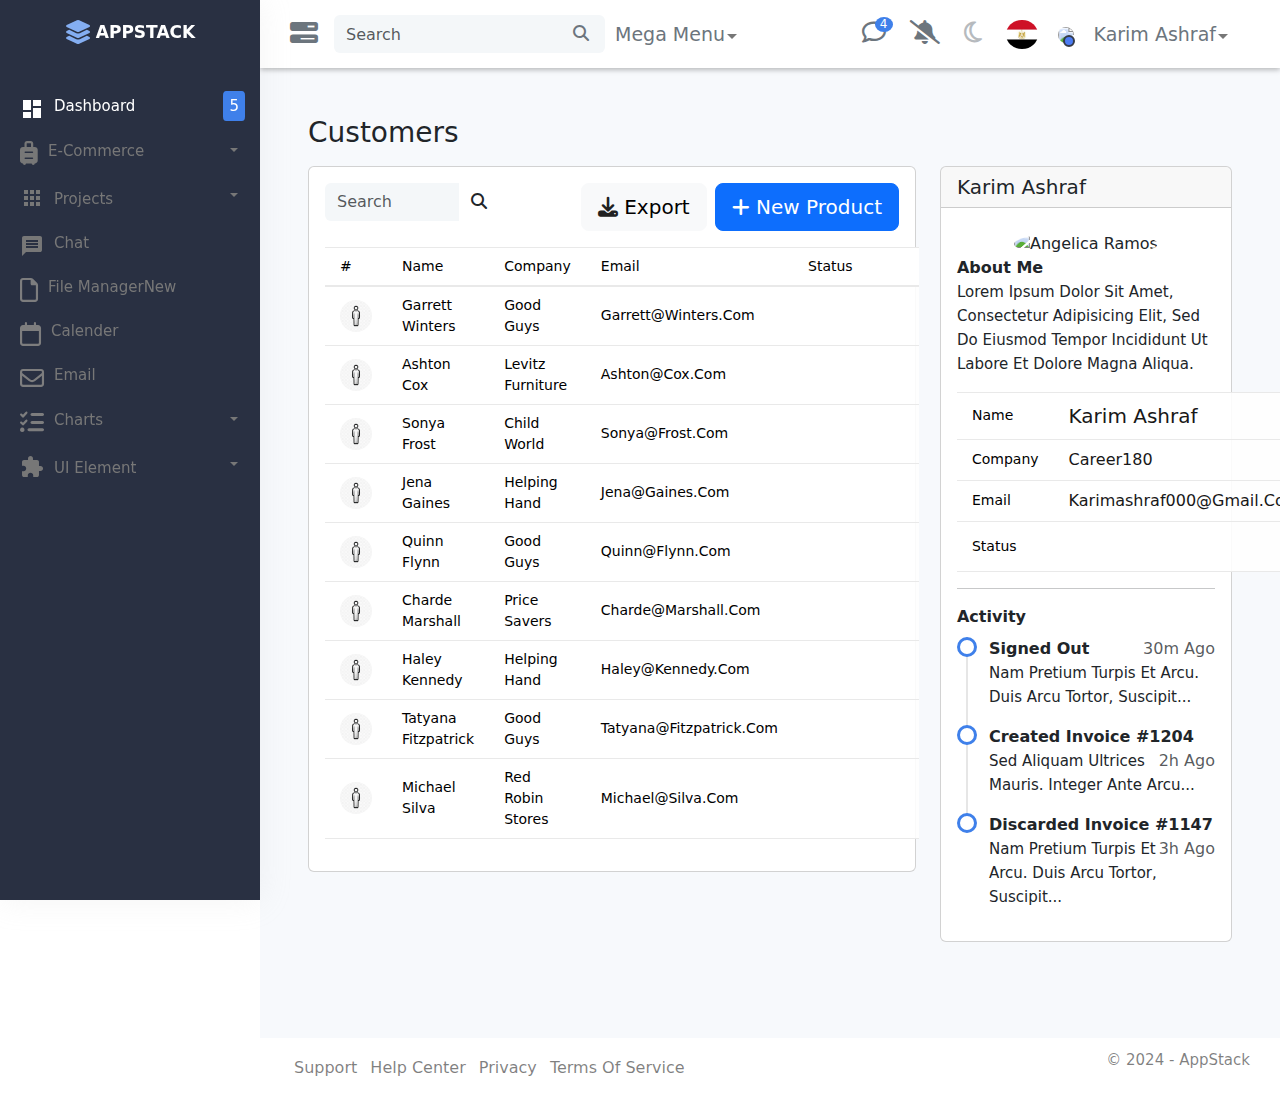
==== customers.html @ 32fb6d2c "Upload the Design" ====
<!doctype html>
<html lang="en">

<head>
    <!-- Required meta tags -->
    <meta charset="utf-8">
    <meta name="viewport" content="width=device-width, initial-scale=1, shrink-to-fit=no">
    <meta name="viewport" content="width=device-width, initial-scale=1, minimum-scale=1, maximum-scale=1">
    <title>crud dashboard</title>

    <link rel="stylesheet" href="css/bootstrap.min.css">

    <link rel="stylesheet" href="css/custom.css">

    <link href="https://fonts.googleapis.com/css2?family=Material+Icons" rel="stylesheet">
    <link rel="stylesheet" href="https://cdnjs.cloudflare.com/ajax/libs/font-awesome/6.6.0/css/all.min.css" />
    <link href="https://cdn.jsdelivr.net/npm/bootstrap@5.3.0/dist/css/bootstrap.min.css" rel="stylesheet">

    <link rel="preconnect" href="https://fonts.googleapis.com">
    <link rel="preconnect" href="https://fonts.gstatic.com" crossorigin>
    <link href="https://fonts.googleapis.com/css2?family=Poppins:wght@300;400;500&display=swap" rel="stylesheet">
    <link rel="stylesheet" href="https://cdnjs.cloudflare.com/ajax/libs/font-awesome/6.6.0/css/all.min.css">

</head>

<body>


    <div class="wrapper">

        <!-------sidebar--design------------>

        <div id="sidebar">

            <div class="sidebar-header">
                <h3 class="d-flex justify-content-center align-items-center "><i
                        class="material-icons fa-solid fa-layer-group" style="color: #84aef2;"></i><span class="pl-1">
                        AppStack</span></h3>
            </div>

            <ul class="list-unstyled component m-0">
                <li class="active">
                    <a href="#" class="dashboard d-flex">
                        <i class="material-icons">dashboard</i>dashboard
                        <span id="nav-nt">5</span></a>
                </li>

                <li class="dropdown">
                    <a href="#homeSubmenu1" data-toggle="collapse" aria-expanded="false" class="dropdown-toggle">
                        <i class="material-icons fa-solid fa-suitcase-rolling"></i>E-commerce
                    </a>
                    <ul class="collapse list-unstyled menu" id="homeSubmenu1">
                        <li><a href="index.html">Products <Span id="nav-nt">new</Span></a></li>
                        <li><a href="productDetails.html">Products Details <Span id="nav-nt-details">new</Span></a></li>
                        <li><a href="orders.html">Orders <Span id="nav-nt-orders">new</Span></a></li>
                        <li><a href="customers.html">Customers</a></li>
                        <li><a href="#">Invoice</a></li>
                        <li><a href="#">Pricing</a></li>
                    </ul>
                </li>


                <li class="dropdown">
                    <a href="#homeSubmenu2" data-toggle="collapse" aria-expanded="false" class="dropdown-toggle">
                        <i class="material-icons">apps</i>Projects
                    </a>
                    <ul class="collapse list-unstyled menu" id="homeSubmenu2">
                        <li><a href="#">Overview</a></li>
                        <li><a href="#">Details</a></li>
                    </ul>
                </li>

                <li>
                    <a href="#" class="dashboard d-flex">
                        <i class="material-icons">message</i>Chat
                    </a>
                </li>

                <li>
                    <a href="#" class="dashboard d-flex">
                        <i class="material-icons fa-regular fa-file" style="color: #7d7d7e;"></i>File Manager
                        <span> New</span>
                    </a>
                </li>

                <li>
                    <a href="#" class="dashboard d-flex">
                        <i class="material-icons fa-regular fa-calendar" style="color: #7d7d7e;"></i>calender
                    </a>
                </li>

                <li>
                    <a href="#" class="dashboard d-flex">
                        <i class="material-icons fa-regular fa-envelope" style="color: #7d7d7e;"></i>Email
                    </a>
                </li>

                <li class="dropdown">
                    <a href="#homeSubmenu3" data-toggle="collapse" aria-expanded="false" class="dropdown-toggle">
                        <i class="material-icons fa-solid fa-list-check" style="color: #7d7d7e;"></i>charts
                    </a>
                    <ul class="collapse list-unstyled menu" id="homeSubmenu3">
                        <li><a href="#">List</a></li>
                        <li><a href="#">Kanban</a></li>
                    </ul>
                </li>


                <li class="dropdown">
                    <a href="#homeSubmenu4" data-toggle="collapse" aria-expanded="false" class="dropdown-toggle">
                        <i class="material-icons">extension</i>UI Element
                    </a>
                    <ul class="collapse list-unstyled menu" id="homeSubmenu4">
                        <li><a href="#">Pages 1</a></li>
                        <li><a href="#">Pages 2</a></li>
                        <li><a href="#">Pages 3</a></li>
                    </ul>
                </li>


            </ul>
        </div>


        <!-------page-content start----------->

        <div id="content">

            <div class="top-navbar d-flex justify-content-between">

                <div class="d-flex align-items-center">
                    <div class="xp-menubar mr-3">
                        <i class="fa-solid fa-bars-progress fs-3 text-secondary cursor-pointer"></i>
                    </div>

                    <div class="xp-searchbar">
                        <form>
                            <div class="input-group">
                                <input type="search" class="form-control" placeholder="Search">
                                <div class="input-group-append">
                                    <button class="btn" type="submit" id="button-addon2"><i
                                            class="fa-solid fa-magnifying-glass"></i>
                                    </button>
                                </div>
                            </div>
                        </form>
                    </div>

                    <ul class="nav navbar-nav flex-row d-flex justify-content-end align-items-center">

                        <li class="dropdown nav-item">
                            <a class="nav-link text-secondary " href="#" data-toggle="dropdown">
                                Mega Menu <span class="dropdown-toggle ml-4"></span>
                            </a>

                            <ul class="dropdown-menu p-3"> UI
                                <li><a href="#">Alerts</a></li>
                                <li><a href="#">Buttons</a></li>
                                <li><a href="#">Cards</a></li>
                                <li><a href="#">Grid</a></li>
                            </ul>
                        </li>

                    </ul>

                </div>

                <div>
                    <div class="xp-profilebar text-right">
                        <nav class="navbar p-0">

                            <ul class="nav navbar-nav flex-row">

                                <ul class="nav navbar-nav flex-row d-flex justify-content-end align-items-center">

                                    <li class="dropdown nav-item">
                                        <a class="nav-link" href="#" data-toggle="dropdown">
                                            <span class=""><i class="material-icons fa-regular fa-comment"
                                                    style="color: #6c757d;"></i></span>
                                            <span class="notification">4</span>
                                        </a>

                                        <ul class="dropdown-menu">
                                            <li><a href="#">You Have 4 New Messages</a></li>
                                            <li><a href="#">You Have 4 New Messages</a></li>
                                            <li><a href="#">You Have 4 New Messages</a></li>
                                            <li><a href="#">You Have 4 New Messages</a></li>
                                        </ul>
                                    </li>


                                    <li class="dropdown nav-item ml-1">
                                        <a class="nav-link" href="#" data-toggle="dropdown">
                                            <i class="material-icons fa-solid fa-bell-slash"
                                                style="color: #6c757d;"></i>
                                        </a>

                                        <ul class="dropdown-menu">
                                            <li><a href="#">You Have 4 New Messages</a></li>
                                            <li><a href="#">You Have 4 New Messages</a></li>
                                            <li><a href="#">You Have 4 New Messages</a></li>
                                            <li><a href="#">You Have 4 New Messages</a></li>
                                        </ul>
                                    </li>


                                    <li class="dropdown nav-item ml-1">
                                        <a class="nav-link" href="#" data-toggle="dropdown">
                                            <i class="material-icons fa-regular fa-moon" style="color: #b6babe;"></i>
                                        </a>
                                    </li>


                                    <li class="dropdown nav-item ml-1">
                                        <a class="nav-link" href="#" data-toggle="dropdown">
                                            <img src="img/f.jpeg" style="width: 32px; border-radius: 50%;" alt="flag">
                                        </a>
                                    </li>

                                    <li class="dropdown nav-item">
                                        <a class="nav-link" href="#" data-toggle="dropdown">
                                            <img src="https://scontent.fcai23-1.fna.fbcdn.net/v/t39.30808-6/406226513_2384763138399405_5531682713407591453_n.jpg?_nc_cat=101&ccb=1-7&_nc_sid=6ee11a&_nc_ohc=WU7Zwl0jW2MQ7kNvgEm90o2&_nc_zt=23&_nc_ht=scontent.fcai23-1.fna&_nc_gid=AfGDbD9M0oN8lWc5Y1Dv_hA&oh=00_AYApQxWFC_D-JCxK-65eE0sW7LEt8bXtMXWzHibDpIrntA&oe=672014C5"
                                                style="width:40px; border-radius:50%;" />
                                            <span class="xp-user-live"></span>
                                        </a>

                                    <li class="dropdown nav-item">
                                        <a class="nav-link text-secondary " href="#" data-toggle="dropdown">
                                            Karim Ashraf <span class="dropdown-toggle ml-4"></span>
                                        </a>

                                        <ul class="dropdown-menu p-3">
                                            <li><a href="#">
                                                    <span class="material-icons">person_outline</span>
                                                    Profile
                                                </a></li>
                                            <li><a href="#">
                                                    <span class="material-icons">settings</span>
                                                    Settings
                                                </a></li>
                                            <li><a href="#">
                                                    <span class="material-icons">logout</span>
                                                    Logout
                                                </a></li>

                                        </ul>
                                    </li>
                                    </li>

                                </ul>

                            </ul>
                        </nav>
                    </div>
                </div>

            </div>

            <!------top-navbar-end----------->


            <!------main-content-start----------->

            <div class="d-flex flex-wrap justify-content-between m-auto w-100">

                <div class="container-fluid p-5">

                    <h1 class="h3 mb-3">Customers</h1>

                    <div class="row">
                        <div class="col-xl-8">
                            <div class="card">
                                <div class="card-body">

                                    <div class="row mb-3 ">
                                        <div class="col-md-6 col-xl-4 mb-2 mb-md-0">
                                            <div class="input-group">
                                                <input type="search" class="form-control" placeholder="Search">
                                                <div class="input-group-append">
                                                    <button class="search-btn btn" type="submit" id="button-addon2"><i
                                                            class="fa-solid fa-magnifying-glass"></i>
                                                    </button>
                                                </div>
                                            </div>
                                        </div>

                                        <div class="col-md-6 col-xl-8">
                                            <div class="d-flex justify-content-end">
                                                <button type="button" class="btn btn-light btn-lg me-2 mr-3"><i
                                                        class="fa-solid fa-download" style="color: #212121;"></i>
                                                    Export</button>
                                                <button type="button" class="btn btn-primary btn-lg"><i></i><i
                                                        class="fa-solid fa-plus"></i> New Product</button>
                                            </div>
                                        </div>
                                    </div>

                                    <table id="datatables-customers" class="table w-100">
                                        <thead>
                                            <tr>
                                                <th class="text-start">#</th>
                                                <th>Name</th>
                                                <th>Company</th>
                                                <th>Email</th>
                                                <th>Status</th>
                                            </tr>
                                        </thead>
                                        <tbody>
                                            <tr>
                                                <td><img src="img/p.png" width="32" height="32"
                                                        class="rounded-circle my-n1" alt="Avatar"></td>
                                                <td>Garrett Winters</td>
                                                <td>Good Guys</td>
                                                <td>garrett@winters.com</td>
                                                <td><span class="badge badge-subtle-success">Active</span></td>
                                            </tr>
                                            <tr>
                                                <td><img src="img/p.png" width="32" height="32"
                                                        class="rounded-circle my-n1" alt="Avatar"></td>
                                                <td>Ashton Cox</td>
                                                <td>Levitz Furniture</td>
                                                <td>ashton@cox.com</td>
                                                <td><span class="badge badge-subtle-success">Active</span></td>
                                            </tr>
                                            <tr>
                                                <td><img src="img/p.png" width="32" height="32"
                                                        class="rounded-circle my-n1" alt="Avatar"></td>
                                                <td>Sonya Frost</td>
                                                <td>Child World</td>
                                                <td>sonya@frost.com</td>
                                                <td><span class="badge badge-subtle-danger">Deleted</span></td>
                                            </tr>
                                            <tr>
                                                <td><img src="img/p.png" width="32" height="32"
                                                        class="rounded-circle my-n1" alt="Avatar"></td>
                                                <td>Jena Gaines</td>
                                                <td>Helping Hand</td>
                                                <td>jena@gaines.com</td>
                                                <td><span class="badge badge-subtle-warning">Inactive</span></td>
                                            </tr>
                                            <tr>
                                                <td><img src="img/p.png" width="32" height="32"
                                                        class="rounded-circle my-n1" alt="Avatar"></td>
                                                <td>Quinn Flynn</td>
                                                <td>Good Guys</td>
                                                <td>quinn@flynn.com</td>
                                                <td><span class="badge badge-subtle-success">Active</span></td>
                                            </tr>
                                            <tr>
                                                <td><img src="img/p.png" width="32" height="32"
                                                        class="rounded-circle my-n1" alt="Avatar"></td>
                                                <td>Charde Marshall</td>
                                                <td>Price Savers</td>
                                                <td>charde@marshall.com</td>
                                                <td><span class="badge badge-subtle-success">Active</span></td>
                                            </tr>
                                            <tr>
                                                <td><img src="img/p.png" width="32" height="32"
                                                        class="rounded-circle my-n1" alt="Avatar"></td>
                                                <td>Haley Kennedy</td>
                                                <td>Helping Hand</td>
                                                <td>haley@kennedy.com</td>
                                                <td><span class="badge badge-subtle-danger">Deleted</span></td>
                                            </tr>
                                            <tr>
                                                <td><img src="img/p.png" width="32" height="32"
                                                        class="rounded-circle my-n1" alt="Avatar"></td>
                                                <td>Tatyana Fitzpatrick</td>
                                                <td>Good Guys</td>
                                                <td>tatyana@fitzpatrick.com</td>
                                                <td><span class="badge badge-subtle-success">Active</span></td>
                                            </tr>
                                            <tr>
                                                <td><img src="img/p.png" width="32" height="32"
                                                        class="rounded-circle my-n1" alt="Avatar"></td>
                                                <td>Michael Silva</td>
                                                <td>Red Robin Stores</td>
                                                <td>michael@silva.com</td>
                                                <td><span class="badge badge-subtle-success">Active</span></td>
                                            </tr>

                                        </tbody>
                                    </table>
                                </div>
                            </div>
                        </div>

                        <div class="col-xl-4 ">
                            <div class="card">
                                <div class="card-header">
                                    <div class="card-actions float-end">
                                        <div class="dropdown position-relative">
                                            <a href="#" data-bs-toggle="dropdown" data-bs-display="static">
                                                <i class="align-middle" data-lucide="more-horizontal"></i>
                                            </a>

                                            <div class="dropdown-menu dropdown-menu-end">
                                                <a class="dropdown-item" href="#">Action</a>
                                                <a class="dropdown-item" href="#">Another action</a>
                                                <a class="dropdown-item" href="#">Something else here</a>
                                            </div>
                                        </div>
                                    </div>
                                    <h5 class="card-title mb-0">Karim Ashraf</h5>
                                </div>
                                <div class="card-body">
                                    <div class="row g-0">
                                        <div class="col-sm-3 col-xl-12 col-xxl-3 text-center">
                                            <img src="https://scontent.fcai23-1.fna.fbcdn.net/v/t39.30808-6/406226513_2384763138399405_5531682713407591453_n.jpg?_nc_cat=101&ccb=1-7&_nc_sid=6ee11a&_nc_ohc=WU7Zwl0jW2MQ7kNvgEm90o2&_nc_zt=23&_nc_ht=scontent.fcai23-1.fna&_nc_gid=AfGDbD9M0oN8lWc5Y1Dv_hA&oh=00_AYApQxWFC_D-JCxK-65eE0sW7LEt8bXtMXWzHibDpIrntA&oe=672014C5"
                                                width="64" height="64" class="rounded-circle mt-2" alt="Angelica Ramos">
                                        </div>
                                        <div class="col-sm-9 col-xl-12 col-xxl-9">
                                            <strong>About me</strong>
                                            <p>Lorem ipsum dolor sit amet, consectetur adipisicing elit, sed do eiusmod
                                                tempor incididunt ut labore et dolore magna aliqua.</p>
                                        </div>
                                    </div>

                                    <table class="table table-sm ">
                                        <tbody>
                                            <tr>
                                                <th>Name</th>
                                                <td class="fs-5">Karim Ashraf</td>
                                            </tr>
                                            <tr>
                                                <th>Company</th>
                                                <td class="fs-6">career180</td>
                                            </tr>
                                            <tr>
                                                <th>Email</th>
                                                <td class="fs-6">karimashraf000@gmail.com</td>
                                            </tr>
                                            <tr>
                                                <th>Status</th>
                                                <td><span class="badge badge-subtle-success">Active</span></td>
                                            </tr>
                                        </tbody>
                                    </table>

                                    <hr />

                                    <strong>Activity</strong>

                                    <ul class="timeline mt-2 mb-0">
                                        <li class="timeline-item">
                                            <strong>Signed out</strong>
                                            <span class="float-end text-muted text-sm">30m ago</span>
                                            <p>Nam pretium turpis et arcu. Duis arcu tortor, suscipit...</p>
                                        </li>
                                        <li class="timeline-item">
                                            <strong>Created invoice #1204</strong>
                                            <span class="float-end text-muted text-sm">2h ago</span>
                                            <p>Sed aliquam ultrices mauris. Integer ante arcu...</p>
                                        </li>
                                        <li class="timeline-item">
                                            <strong>Discarded invoice #1147</strong>
                                            <span class="float-end text-muted text-sm">3h ago</span>
                                            <p>Nam pretium turpis et arcu. Duis arcu tortor, suscipit...</p>
                                        </li>
                                    </ul>

                                </div>
                            </div>
                        </div>
                    </div>

                </div>

            </div>
            <!------main-content-end----------->



            <!----footer-design------------->

            <footer class="footer mt-5">
                <div class="container-Footer d-flex justify-content-between align-items-center">
                    <div class="container-links">
                        <a href="#" class="text-decoration-none text-black-50 p-1">Support</a>
                        <a href="#" class="text-decoration-none text-black-50 p-1">Help Center</a>
                        <a href="#" class="text-decoration-none text-black-50 p-1">Privacy</a>
                        <a href="#" class="text-decoration-none text-black-50 p-1"> Terms of Service</a>
                    </div>
                    <p class="text-black-50">© 2024 - AppStack</p>
                </div>
            </footer>




        </div>

    </div>

    <script src="js/jquery-3.3.1.slim.min.js"></script>
    <script src="js/popper.min.js"></script>
    <script src="js/bootstrap.min.js"></script>
    <script src="js/jquery-3.3.1.min.js"></script>


    <script type="text/javascript">
        $(document).ready(function () {
            $(".xp-menubar").on('click', function () {
                $("#sidebar").toggleClass('active');
                $("#content").toggleClass('active');
            });

            $('.xp-menubar,.body-overlay').on('click', function () {
                $("#sidebar,.body-overlay").toggleClass('show-nav');
            });

        });

        function changeImage(imagePath) {
            document.getElementById('mainImage').src = imagePath;
        }
    </script>





</body>

</html>
---- css/custom.css ----
@import url('https://fonts.googleapis.com/css2?family=Poppins:ital,wght@0,100;0,200;0,300;0,400;0,500;0,600;0,700;0,800;0,900;1,100;1,200;1,300;1,400;1,500;1,600;1,700;1,800;1,900&display=swap');
@import url('https://fonts.googleapis.com/css2?family=Poppins:wght@400;600&display=swap');

body,
html {
	line-height: 1.8;
	font-family: 'Poppins', sans-serif;
	color: #555e58;
	text-transform: capitalize;
	font-weight: 400;
	margin: 0px;
	padding: 0px;
	height: 100vh;
}


h1,
h2,
h3,
h4,
h5,
h6,
.h1,
.h2,
.h3,
.h4 {
	font-weight: 400;
	line-height: 1.5em;
}

p {
	font-size: 15px;
	margin: 12px 0 0;
	line-height: 24px;
}

a {
	color: #fff;
	font-weight: 400;
	text-decoration: none;
}


button:focus {
	box-shadow: none;
	outline: none;
	border: none;
}


button {
	cursor: pointer;
}

ul,
ol {
	padding: 0px;
	margin: 0px;
	list-style: none;
}

a,
a:hover,
a:focus {
	color: #333;
	transition: all 0.3s;

}


.wrapper {
	position: relative;
	width: 100%;
	overflow: hidden;
}

/*=========sidebar---design------*/

#sidebar {
	position: fixed;
	height: 100% !important;
	top: 0;
	left: 0;
	bottom: 0;
	z-index: 11;
	width: 260px;
	overflow: auto;
	transition: all 0.3s;
	background-color: #293042;
	box-shadow: 0 0 30px 0 rgba(200 200 200 / 20%);
}

#sidebar a {
	text-decoration: none;
}

@media only screen and (min-width:992px) {
	#sidebar.active {
		left: -260px;
		height: 100% !important;
		position: absolute !important;
		overflow: visible !important;
		top: 0;
		z-index: 666;
		float: left !important;
		bottom: 0 !important;
	}

	#content {
		width: calc(100% - 260px);
		position: relative;
		float: right;
		transition: all 0.3s;
	}

	#content.active {
		width: 100%;
	}

}


#sidebar::-webkit-scrollbar {
	width: 5px;
	border-radius: 10px;
	background-color: #eee;
	display: none;
}

#sidebar::-webkit-scrollbar-thumbs {
	width: 5px;
	border-radius: 10px;
	background-color: #333;
	display: none;
}

#sidebar:hover::-webkit-scrollbar-thumbs {
	display: block;
}

#sidebar:hover::-webkit-scrollbar {
	display: block;
}

#sidebar .sidebar-header {
	padding: 20px;
	background-color: #293042;
}

.sidebar-header h3 {
	color: #fff;
	font-size: 17px;
	margin: 0px;
	text-transform: uppercase;
	transition: all 0.5s ease;
	font-weight: 600;
}

.sidebar-header h3 img {
	width: 45px;
	margin-right: 10px;
}

#sidebar ul li {
	padding: 2px 0px;
}

#sidebar ul li.active>a {
	color: #fff;
}


#sidebar ul li.active>a i {
	color: #fff;
}



#sidebar ul li a:hover {
	color: #fff;
}


.dropdown-toggle::after {
	position: absolute;
	right: 22px;
	top: 18px;
	color: #777777;
}

#sidebar ul li.dropdown {
	position: sticky;
}


#sidebar ul.component {
	padding: 20px 0px;
}

#sidebar ul li a {
	padding: 5px 10px 5px 20px;
	line-height: 30px;
	font-size: 15px;
	position: relative;
	font-weight: 400;
	display: block;
	color: #777777;
	text-transform: capitalize;
}

#sidebar ul li a i {
	position: relative;
	margin-right: 10px;
	top: 6px;
}


#nav-nt{
	padding: 0 6px;
	color: #fff;
	background-color: #3F80EA;
	border-radius: 15%;
	margin-left: 5.5rem;
}
#nav-nt-details{
	padding: 0 4px;
	color: #fff;
	background-color: #3F80EA;
	border-radius: 15%;
	margin-left: 2rem;
}
#nav-nt-orders{
	padding: 0 4px;
	color: #fff;
	background-color: #3F80EA;
	border-radius: 15%;
	margin-left: 6.5rem;
}
/*=========sidebar---design- end-----*/


/*========main-content- navbardesign -start-----*/

#content {
	position: relative;
	transition: all 0.5s;
	background-color: #F7F9FC;
}



.top-navbar {

	z-index: 9;
	position: relative;
	padding: 15px 30px;
	background-color: #fff;
	color: #F4F7F9;
	box-shadow: 0 2px 5px 0 rgba(0 0 0 / 26%);
}

.xd-topbar {
	width: 100%;
	position: relative;
}

input[type="search"] {
	background-color: #F4F7F9;
	color: #fff;
	border: none;
}


.input-group-append {
	margin-left: -1px;
}


.xp-searchbar .btn,
.search-btn {
	background-color: #F4F7F9;
	color: #6C757D;
	font-weight: 600;
	font-size: 16px;
	padding: 4px 15px;
}


.xp-breadcrumbbar .page-title {
	font-size: 20px;
	color: #fff;
	margin-bottom: 0;
	margin-top: 0;
}

.breadcrumb {
	display: inline-flex;
	background-color: transparent;
	margin: 0;
	padding: 10px 0 0;
}

.breadcrumb .breadcrumb-item a {
	color: #777777;
}

.breadcrumb-item.active {
	color: #6c757d;
}


.breadcrumb-item+.breadcrumb-item {
	padding-left: .5rem;
}

.main-content {
	margin: 2em;
	padding: 30px 30px 30px 30px;
	background-color: #fff;
}

.main-content-title {
	font-size: 20px;
	color: #495057;
	position: relative;
	top: 30px;
	left: 30px;
}



.navbar-brand {
	color: #fff;
}


.navbar button span {
	color: #fff;
}


.navbar-nav>li.active {
	color: #fff;
	border-radius: 4px;
	background-color: rgba(0, 0, 0, 0.08);

}

.navbar-nav>li>a {
	color: #fff;
}

.navbar .notification {
	position: absolute;
	top: 1px;
	right: 3px;
	display: block;
	font-size: 12px;
	border: 0;
	background-color: #3F80EA;
	min-width: 15px;
	text-align: center;
	padding: 0 5px;
	height: 15px;
	border-radius: 50%;
	line-height: 14px;
}

@media (max-width:768px) {
	.xp-searchbar {
		margin-top: 20px;
	}
}

.navbar-nav>li.show .dropdown-menu {
	transform: translate3d(0, 0, 0);
	opacity: 1;
	display: block;
	visibility: visible;
}

.dropdown-menu {
	border: 0;
	box-shadow: 0 2px 5px 0 rgba(0 0 0 / 26%);
	transform: translate3d(0, -20px, 0);
	visibility: hidden;
	position: absolute !important;
	transition: all 150ms linear;
	display: block;
	min-width: 15rem;
	right: 0;
	left: auto;
	opacity: 0;
	text-decoration: none;
}

.small-menu {
	min-width: 10rem;
}


.dropdown-menu li>a {
	font-size: 13px;
	padding: 10px 20px;
	margin: 0 5px;
	border-radius: 2px;
	font-weight: 400;
	transition: all 150ms linear;
}


.dropdown-menu li>a {
	position: relative;
	top: 3px;
	color: #777;
	margin-right: 6px;
	font-size: 16px;
	text-decoration: none;

}

.navbar-nav>.active>a:focus {
	color: #fff;
	background-color: rgba(0, 0, 0, 0.08);
	text-decoration: none;
}

.navbar-nav li a {
	position: relative;
	display: block;
	padding: 4px 10px !important;
	text-decoration: none;
}

.nav-item .nav-link {
	position: relative;
	font-size: 19px;
	text-decoration: none;
}

.xp-user-live {
	position: absolute;
	bottom: 5px;
	right: 9px;
	width: 12px;
	height: 12px;
	border-radius: 50%;
	border: 2px solid #353b48;
	background-color: #4c7cf3;
}

/*---navbardesign -end-----*/



/*--table design start----*/

.table-wrapper {
	background-color: #fff;
	/* padding: 20px 25px; */
	margin: 6px 0px 40px 0px;
	width: 100%;
	overflow: auto;
	border-radius: 3px;
	box-shadow: 0 1px 1px rgb(0 0 0 / 5%);
}

.table-title {
	background: #353b48;
	color: #fff;
	position: sticky;
	top: 0;
	width: 100%;
	left: 0;
	padding: 10px 30px;
	border-radius: 0px 0px 0 0;
}

.table-title h2 {
	margin: 5px 0 0;
	font-size: 17px;
}

.table-title .btn-group {
	float: right;
}

.table-title .btn {
	color: #fff;
	float: right;
	font-size: 13px;
	border: none;
	min-width: 50px;
	border-radius: 2px;
	border: none;
	outline: none !important;
	margin-left: 10px;
}

.table-title .btn i {
	float: left;
	font-size: 21px;
	margin-right: 5px;
}

.table-title .btn span {
	float: left;
	margin-top: 2px;
}

table.table tr th,
table.table tr td {
	border-color: #e9e9e9;
	padding: 8px 15px;
	font-size: 14px;
	font-weight: 400;
	vertical-align: middle;
}

table.table tr th:first-child {
	width: 60px;
}

table.table tr th:last-child {
	width: 100px;
}

table.table-stripped tbody tr:nth-of-type(odd) {
	background-color: #fcfcfc;
}

table.table-stripped.table-hover tbody tr:hover {
	background-color: #f5f5f5;
}

table.table th i {
	font-size: 17px;
	margin: 6px 5px;
	cursor: pointer;
}

table.table td:last-child {
	opacity: 0.9;
	font-size: 22px;
	margin: 0px 5px;
}

table.table td a {
	font-weight: bold;
	color: #566787;
	display: inline-block;
	text-decoration: none;
	outline: none !important;
}

table.table td a:hover {
	color: #2196F3;
}

.edit {
	color: #FFC107;
}

.delete {
	color: #F44336;
}

table.table td i {
	font-size: 19px;
}

table.table .avatar {
	border-radius: 50%;
	vertical-align: middle;
	margin-right: 10px;
}

.pagination {
	float: right;
	margin: 0 0 5px;
}

.pagination li a {
	border: none;
	font-size: 13px;
	min-width: 30px;
	min-height: 30px;
	color: #999;
	margin: 0 2px;
	line-height: 30px;
	border-radius: 2px !important;
	text-align: center;
	padding: 0 6px;
}

.pagination li a:hover {
	color: #666;
}


.pagination li.disabled i {
	color: #ccc;

}

.pagination li i {
	font-size: 16px;
	padding-top: 6px;
}

.hint-text {
	float: left;
	margin-top: 10px;
	font-size: 13px;
}

.custom-checkbox {
	position: relative;
}


.custom-checkbox input[type="checkbox"] {
	opacity: 0;
	position: absolute;
	margin: 5px 0 0 3px;
	z-index: 9;
}


.custom-checkbox label:before {
	width: 18px;
	height: 18px;
}

.custom-checkbox label:before {
	content: "";
	margin-right: 10px;
	display: inline-block;
	vertical-align: text-top;
	background-color: #fff;
	border: 1px solid #bbb;
	border-radius: 2px;
	box-sizing: border-box;
	z-index: 2;
}


.custom-checkbox input[type="checkbox"]:checked+label:after {
	content: "";
	position: absolute;
	left: 6px;
	top: 3px;
	width: 6px;
	height: 11px;
	border: solid #000;
	border-width: 0 3px 3px 0;
	transform: inherit;
	z-index: 3;
	transform: rotatez(45deg);
}

.custom-checkbox input[type="checkbox"]:checked+label:before {
	border-color: #03A9F4;
	background: #03A9F4;
}


.custom-checkbox input[type="checkbox"]:checked+label:after {
	border-color: #fff;
}


.custom-checkbox input[type="checkbox"]:disabled+label:before {
	color: #b8b8b8;
	cursor: auto;
	box-shadow: none;
	background: #ddd;
}

/*--table design end----*/


/*-------modal-style start------*/
.modal .modal-dialog {
	max-width: 400px;
}

.modal .modal-header,
.modal .modal-body,
.modal .modal-footer {
	padding: 20px 30px;
}

.modal .modal-content {
	border-radius: 3px;
}

.modal .modal-footer {
	background: #ecf0f1;
	border-radius: 0 0 3px 3px;
}

.modal .modal-title {
	display: inline-block;
}

.modal .form-control {
	border-radius: 2px;
	box-shadow: none;
	border-color: #dddddd;
}

.modal textarea.form-control {
	resize: vertical;
}

.modal .btn {
	border-radius: 2px;
	min-width: 100px;
}

.modal form label {
	font-weight: normal;
}







/*-------modal-style end------*/



/*-------footer design start------*/
footer {
	background-color: #fff;
	text-align: center;
	padding: 10px 30px;
	position: relative;
	width: 100%;
	overflow: hidden;
}

/*-------footer design end------*/



/*========main-content- navbardesign -end-----*/


@media only screen and (max-width:992px) {
	#sidebar {
		position: fixed;
		top: 0;
		bottom: 0;
		z-index: 10;
		width: 260px;
		transform: translatex(-100%);
		transition: all 150ms linear;
		box-shadow: none !important;
	}

	.body-overlay {
		position: fixed;
		top: 0;
		left: 0;
		width: 100%;
		height: 100%;
		display: none;
		visibility: hidden;
		opacity: 0;
		z-index: 3;
		transition: all 150ms linear;
		background-color: rgba(0, 0, 0, 0.5);
	}
}




.form-control {
    max-width: 300px;
}
.navbar .navbar-brand {
    font-weight: 600;
}

.nav-item {
    display: flex;
    align-items: center;
}

.profile-pic {
    width: 40px;
    height: 40px;
    border-radius: 50%;
}

.icon-notification {
    position: relative;
}

.icon-notification .badge {
    position: absolute;
    top: -5px;
    right: -5px;
    padding: 4px 6px;
    font-size: 10px;
}

section {
    width: 95%;
    display: flex;
    justify-content: center;
    align-items: center;
    margin: auto;
    padding-bottom: 0;
}


.timeline {
    list-style-type: none;
    position: relative;
}

.timeline:before {
    background: #e6e6e6;
    height: 185px;
    left: 9px;
    width: 2px
}

.timeline-item:before,.timeline:before {
    content: " ";
    display: inline-block;
    position: absolute;
    z-index: 1;
}

.timeline-item:before {
    background: #fff;
    border: 3px solid #3f80ea;
    border-radius: 50%;
    height: 20px;
    left: 0;
    width: 20px;
}
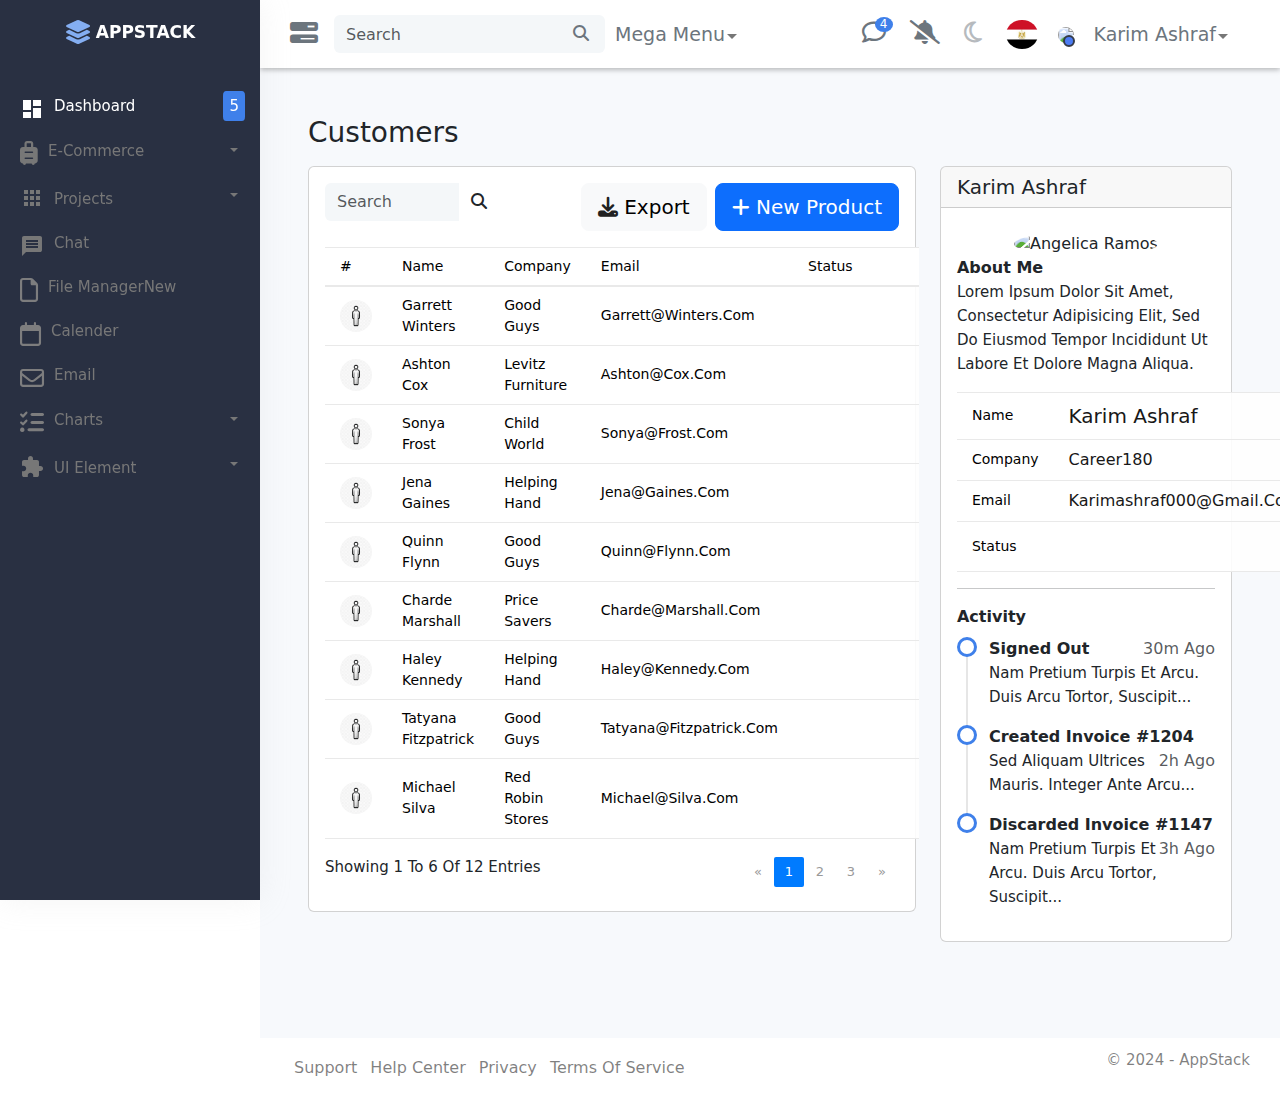
==== commit 9e0bf8d0: "Update customers.html" ====
--- a/customers.html
+++ b/customers.html
@@ -381,6 +381,33 @@
 
                                         </tbody>
                                     </table>
+                                    
+									<div class="container-data-table d-flex justify-content-between align-items-center">
+										<div class="data-table">
+											<p>Showing 1 to 6 of 12 Entries </p>
+										</div>
+
+										<nav aria-label="Page navigation example">
+											<ul class="pagination">
+												<li class="page-item">
+													<a class="page-link" href="#" aria-label="Previous">
+														<span aria-hidden="true">&laquo;</span>
+													</a>
+												</li>
+												<li class="page-item active"><a class="page-link" href="#">1</a></li>
+												<li class="page-item " aria-current="page">
+													<a class="page-link" href="#">2</a>
+												</li>
+												<li class="page-item"><a class="page-link" href="#">3</a></li>
+												<li class="page-item">
+													<a class="page-link" href="#" aria-label="Next">
+														<span aria-hidden="true">&raquo;</span>
+													</a>
+												</li>
+											</ul>
+										</nav>
+									</div>
+
                                 </div>
                             </div>
                         </div>
@@ -463,12 +490,9 @@
                             </div>
                         </div>
                     </div>
-
-                </div>
-
+                </div> 
             </div>
             <!------main-content-end----------->
-
 
 
             <!----footer-design------------->
@@ -522,4 +546,4 @@
 
 </body>
 
-</html>+</html>
